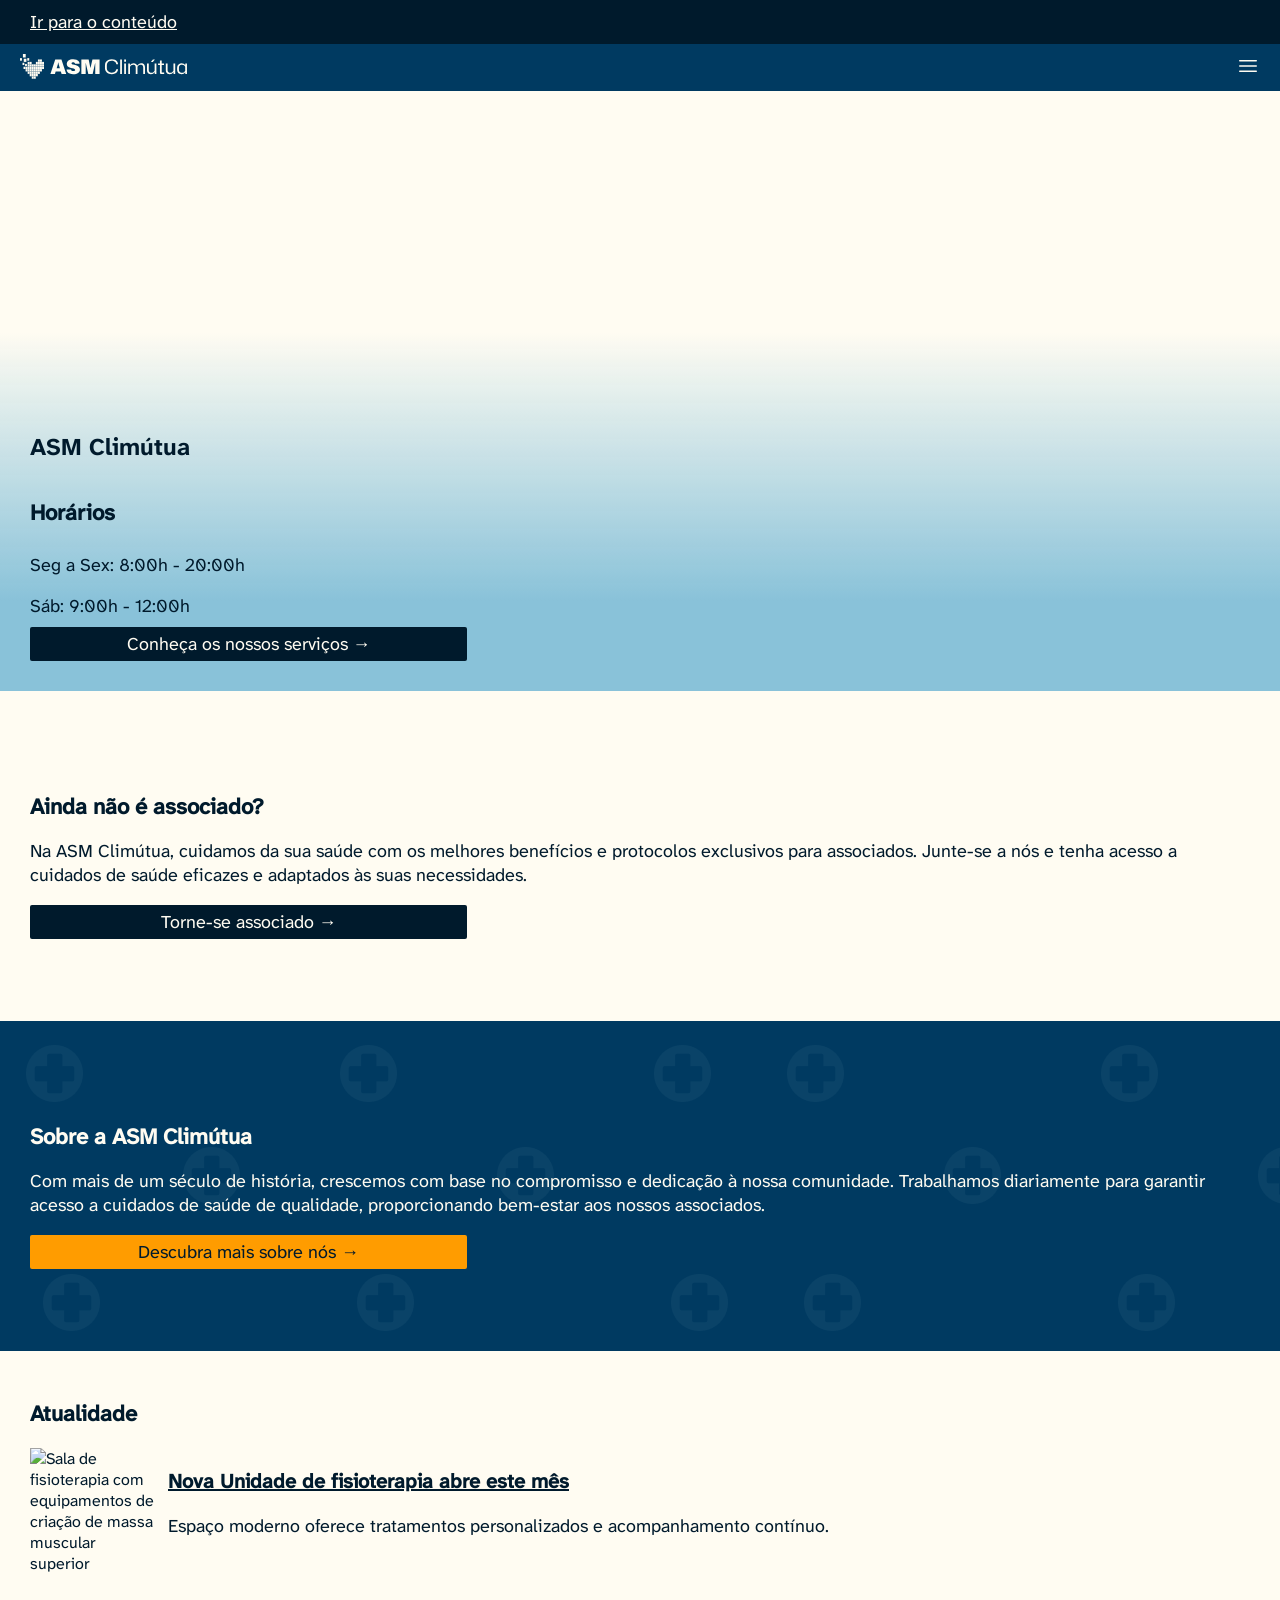
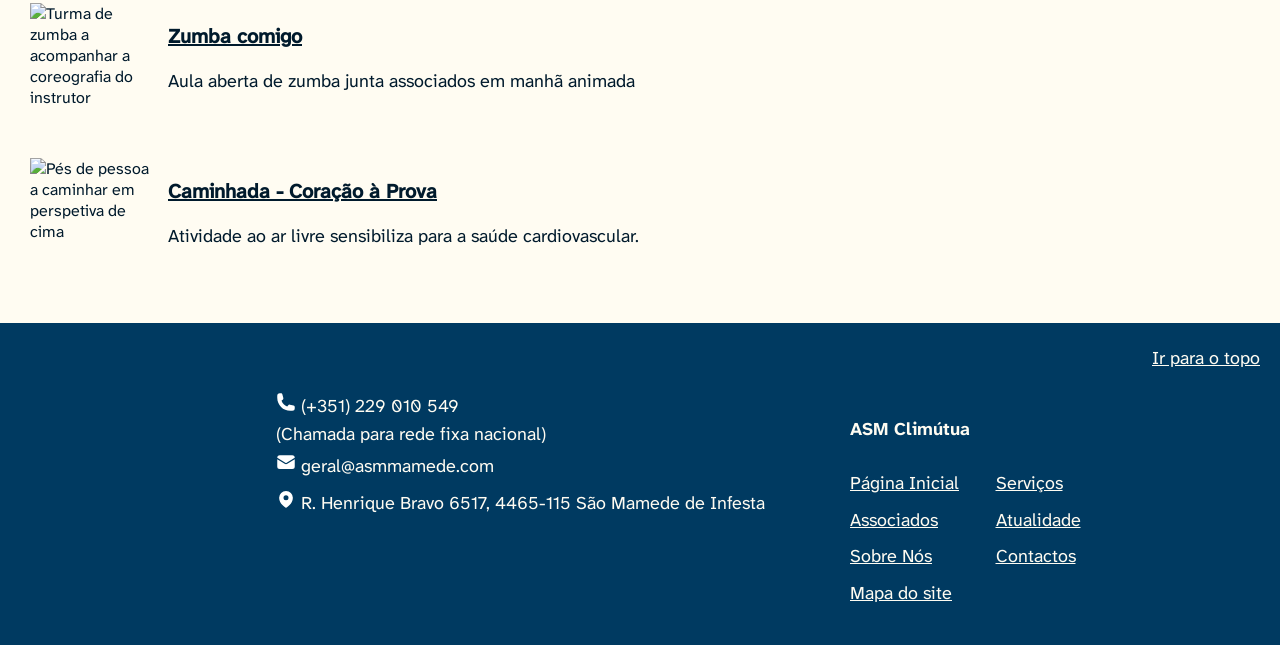
==== index.html @ 2b091bbf "possível correção nav" ====
<!DOCTYPE html>
<html lang="pt">
<head>
    <meta charset="UTF-8">
    <meta name="viewport" content="width=device-width, initial-scale=1.0">
    <title>ASM Climútua</title>
    <link rel="stylesheet" href="index.css">
    <link rel="stylesheet" href="geral.css">
    <link rel="icon" type="image/x-icon" href="/images/icons/icon.ico">
</head>
<body class="" id="normal">
    <header>
        <div id="linkConteudo">
            <a href="#main" tabindex="0">Ir para o conteúdo</a>
        </div>
        <nav id="desktop">
            <img src="./images/seccoes/Group 18.svg" alt="Logótipo da ASM Climútua">
            <ul class="listaNav">
                <li  class="listaDetalhe"><a href="index.html" class="listaTexto">Página Inicial</a></li>
                
                    <li  class="listaDetalhe"><a href="servicos.html" class="listaTexto">Serviços</a>
                        <ul class="listaSubcategorias" aria-hidden="true" id="menuServicos">
                                <li><a href="#" onclick="irPagina('servicos',window.env.servicos[0].nome)">Apoio Jurídico Períciais Médico-Legais</a></li>
                                <li><a href="#" onclick="irPagina('servicos',window.env.servicos[1].nome)">Especialidades</a></li>
                                <li><a href="#" onclick="irPagina('servicos',window.env.servicos[2].nome)">Medicina Dentária</a></li>
                                <li><a href="#" onclick="irPagina('servicos',window.env.servicos[3].nome)">Domicílios</a></li>
                                <li><a href="#" onclick="irPagina('servicos',window.env.servicos[4].nome)">Exames</a></li>
                            </ul>
                    </li>
                        <button class="btnMenuExp" style="line-height: 1;background-color:#003a6100;border-style: none;color: #FFFCF2; margin-left: -15px;" aria-expanded="false" aria-label="Abrir o menu expansível serviços" aria-controls="menuServicos" onclick="abrirMenuDesktop('menuServicos', this, 'serviços')">
                            <svg xmlns="http://www.w3.org/2000/svg" fill="none" viewBox="0 0 24 24" stroke="currentColor" width="15px" aria-hidden="true">
                                <path strokeLinecap="round" strokeLinejoin="round" d="m19.5 8.25-7.5 7.5-7.5-7.5" />
                            </svg>
                        </button>
                
                    <li  class="listaDetalhe"><a href="associados.html" class="listaTexto">Associados</a>
                        <ul class="listaSubcategorias" aria-hidden="true" id="menuAssociados">
                            <li><a href="#" onclick="irPagina('associados',window.env.associados[0].nome)">Benefícios</a></li>
                            <li><a href="#" onclick="irPagina('associados',window.env.associados[1].nome)">Estatutos</a></li>
                            <li><a href="#" onclick="irPagina('associados',window.env.associados[2].nome)">Protocolos</a></li>
                            <li><a href="#" onclick="irPagina('associados',window.env.associados[3].nome)">Documentos Oficiais</a></li>
                            <li><a href="tornarAssociado.html">Torne-se Associado</a></li>
                        </ul>
                    </li>
                    <button class="btnMenuExp" style="line-height: 1;background-color:#003a6100;border-style: none;color: #FFFCF2; margin-left: -15px;" aria-expanded="false" aria-label="Abrir o menu expansível associados" aria-controls="menuAssociados" onclick="abrirMenuDesktop('menuAssociados', this, 'associados')">
                        <svg xmlns="http://www.w3.org/2000/svg" fill="none" viewBox="0 0 24 24" stroke="currentColor" width="15px" aria-hidden="true">
                            <path strokeLinecap="round" strokeLinejoin="round" d="m19.5 8.25-7.5 7.5-7.5-7.5" />
                        </svg>
                    </button>
                    
                 
                <li  class="listaDetalhe"><a href="atualidade.html" class="listaTexto">Atualidade</a></li>
                <li  class="listaDetalhe"><a href="sobreNos.html" class="listaTexto">Sobre Nós</a></li>
                <li  class="listaDetalhe"><a href="contactos.html" class="listaTexto">Contactos</a></li>
                <li class="listaDetalhe" style="color: #FFFCF2;" aria-hidden="true">|</li>
            </ul>
            <div>
                <button aria-label="Alterar para modo escuro" class="botaoNav" onclick="trocarModo(this)">💡</button>
                <button aria-label="Alterar para tamanho de letra pequeno (A-)" class="botaoNav" onclick="mudarTamanho('pequeno', this)">A-</button>
                <button aria-label="Alterar para tamanho de letra médio (A)" class="botaoNav" onclick="mudarTamanho('normal', this)">A</button>
                <button aria-label="Alterar para tamanho de letra grande (A+)" class="botaoNav" onclick="mudarTamanho('grande', this)">A+</button>
            </div>
        </nav>
        <nav id="mobile">
            <img src="./images/seccoes/Group 18.svg" alt="">
            <button onclick="menu()" style="line-height: 1;background-color:#003a6100;border-style: none;color: #FFFCF2; float: right;padding:10px; cursor: pointer;" aria-label="Abrir menu">
                <svg xmlns="http://www.w3.org/2000/svg" fill="none" viewBox="0 0 24 24" stroke-width="1.5" stroke="currentColor" class="size-6" width="24px" aria-hidden="true">
                    <path stroke-linecap="round" stroke-linejoin="round" d="M3.75 6.75h16.5M3.75 12h16.5m-16.5 5.25h16.5" />
                </svg>
            </button>
        </nav> 
        <div id="menu">
            <button onclick="menu()" style="line-height: 1;background-color:#003a6100;border-style: none;color: #FFFCF2; float: right;padding:10px; cursor: pointer;margin-top: 20px; margin-right: 20px;" aria-label="Fechar menu">
                <svg xmlns="http://www.w3.org/2000/svg" fill="none" viewBox="0 0 24 24" stroke-width="3" stroke="currentColor" class="size-6" width="24px" aria-hidden="true">
                    <path stroke-linecap="round" stroke-linejoin="round" d="M6 18 18 6M6 6l12 12" />
                </svg>     
            </button>
            
            <ul class="listaNav">
                <li  class="listaDetalhe"><a href="index.html" class="listaTexto">Página Inicial</a></li>
                <li  class="listaDetalhe"><a href="servicos.html" class="listaTexto">Serviços</a> 
                    <button style="line-height: 1;background-color:#003a6100;border-style: none;color: #FFFCF2; margin-left: 45px;" aria-expanded="false" aria-label="Abrir o menu expansível serviços" onclick="abrirMenuMobile('serviços',this)">
                        <svg xmlns="http://www.w3.org/2000/svg" fill="none" viewBox="0 0 24 24" strokeWidth={3} stroke="currentColor" className="size-6" width="15px" aria-hidden="true">
                            <path strokeLinecap="round" strokeLinejoin="round" d="m19.5 8.25-7.5 7.5-7.5-7.5" />
                        </svg>
                    </button>
                    
                    <ul class="listaSubcategorias" aria-hidden="true" id="menuServicos">
                        <li><a href="#" onclick="irPagina('servicos',window.env.servicos[0].nome)">Apoio Jurídico Períciais Médico-Legais</a></li>
                        <li><a href="#" onclick="irPagina('servicos',window.env.servicos[1].nome)">Especialidades</a></li>
                        <li><a href="#" onclick="irPagina('servicos',window.env.servicos[2].nome)">Medicina Dentária</a></li>
                        <li><a href="#" onclick="irPagina('servicos',window.env.servicos[3].nome)">Domicílios</a></li>
                        <li><a href="#" onclick="irPagina('servicos',window.env.servicos[4].nome)">Exames</a></li>
                    </ul>
                </li>
                <li  class="listaDetalhe"><a href="associados.html" class="listaTexto">Associados</a>
                    <button style="line-height: 1;background-color:#003a6100;border-style: none;color: #FFFCF2;margin-left: 45px;" aria-expanded="false" aria-label="Abrir o menu expansível associados" onclick="abrirMenuMobile('associados',this)">
                        <svg xmlns="http://www.w3.org/2000/svg" fill="none" viewBox="0 0 24 24" strokeWidth={3} stroke="currentColor" className="size-6" width="15px" aria-hidden="true">
                            <path strokeLinecap="round" strokeLinejoin="round" d="m19.5 8.25-7.5 7.5-7.5-7.5" />
                        </svg>
                    </button>
                    <ul class="listaSubcategorias" aria-hidden="true" id="menuAssociados">
                        <li><a href="#" onclick="irPagina('associados',window.env.associados[0].nome)">Benefícios</a></li>
                        <li><a href="#" onclick="irPagina('associados',window.env.associados[0].nome)">Estatutos</a></li>
                        <li><a href="#" onclick="irPagina('associados',window.env.associados[0].nome)">Protocolos</a></li>
                        <li><a href="#" onclick="irPagina('associados',window.env.associados[0].nome)">Documentos Oficiais</a></li>
                        <li><a href="tornarAssociado.html">Torne-se Associado</a></li>
                    </ul>
                </li>
                <li  class="listaDetalhe"><a href="atualidade.html" class="listaTexto">Atualidade</a></li>
                <li  class="listaDetalhe"><a href="sobreNos.html" class="listaTexto">Sobre Nós</a></li>
                <li  class="listaDetalhe"><a href="contactos.html" class="listaTexto">Contactos</a></li>
            </ul>
            <div>
                <button aria-label="Alterar para modo escuro" class="botaoNav" onclick="trocarModo(this)">💡</button>
                <button aria-label="Alterar para tamanho de letra pequeno (A-)" class="botaoNav" onclick="mudarTamanho('pequeno', this)">A-</button>
                <button aria-label="Alterar para tamanho de letra médio (A)" class="botaoNav" onclick="mudarTamanho('normal', this)">A</button>
                <button aria-label="Alterar para tamanho de letra grande (A+)" class="botaoNav" onclick="mudarTamanho('grande', this)">A+</button>
            </div>
        </div>       
    </header>
    <main id="main">
        <div id="primeiraSeccao" class="seccao">
            <h1>ASM Climútua</h1>
            <h2>Horários</h2>
            <p>Seg a Sex: 8:00h - 20:00h</p>
            <p>Sáb: 9:00h - 12:00h</p>
            <a href="servicos.html" class="botaoInicio">Conheça os nossos serviços →</a>
        </div>
        <div class="seccao">
            <h2>Ainda não é associado?</h2>
            <p>Na ASM Climútua, cuidamos da sua saúde com os melhores benefícios e protocolos exclusivos para associados. Junte-se a nós e tenha acesso a cuidados de saúde eficazes e adaptados às suas necessidades.</p>
            <a href="associados.html" class="botaoClaro">Torne-se associado →</a>
        </div>
        <div id="terceiraSeccao" class="seccao">
            <h2>Sobre a ASM Climútua</h2>
            <p>Com mais de um século de história, crescemos com base no compromisso e dedicação à nossa comunidade.  Trabalhamos diariamente para garantir acesso a cuidados de saúde de qualidade, proporcionando bem-estar aos nossos associados.</p>
            <a href="sobreNos.html" class="botaoEscuro">Descubra mais sobre nós →</a>
        </div>
        <div class="seccao">
            <h2>Atualidade</h2>
            <div id="atualidade">

            </div>
            <!-- Aqui devo adicionar através de dom as 3 notícias mais recentes -->
        </div>
        
    </main>
    <footer>
        <a href="#main" id="topo">Ir para o topo</a>
        <div class="linksFooter"> 
            <div>
                <ul>
                    <li>
                        <svg xmlns="http://www.w3.org/2000/svg" viewBox="0 0 24 24" fill="currentColor" class="size-6" width="20px" style="color: white;" aria-hidden="true">
                            <path fill-rule="evenodd" d="M1.5 4.5a3 3 0 0 1 3-3h1.372c.86 0 1.61.586 1.819 1.42l1.105 4.423a1.875 1.875 0 0 1-.694 1.955l-1.293.97c-.135.101-.164.249-.126.352a11.285 11.285 0 0 0 6.697 6.697c.103.038.25.009.352-.126l.97-1.293a1.875 1.875 0 0 1 1.955-.694l4.423 1.105c.834.209 1.42.959 1.42 1.82V19.5a3 3 0 0 1-3 3h-2.25C8.552 22.5 1.5 15.448 1.5 6.75V4.5Z" clip-rule="evenodd" />
                        </svg>
                      <a href="Tel:229 010 549" style="text-decoration: none;">(+351) 229 010 549</a>
                      <br>
                      <span style="color: #FFFCF2;">(Chamada para rede fixa nacional)</span>
                    </li>
                    <li>
                        <svg xmlns="http://www.w3.org/2000/svg" viewBox="0 0 24 24" fill="currentColor" class="size-6" width="20px" style="color: white;" aria-hidden="true">
                            <path d="M1.5 8.67v8.58a3 3 0 0 0 3 3h15a3 3 0 0 0 3-3V8.67l-8.928 5.493a3 3 0 0 1-3.144 0L1.5 8.67Z" />
                            <path d="M22.5 6.908V6.75a3 3 0 0 0-3-3h-15a3 3 0 0 0-3 3v.158l9.714 5.978a1.5 1.5 0 0 0 1.572 0L22.5 6.908Z" />
                        </svg>                          
                        <a href="mailto: geral@asmmamede.com" style="text-decoration: none;">geral@asmmamede.com</a>
                    </li>
                    <li>
                        <svg xmlns="http://www.w3.org/2000/svg" viewBox="0 0 24 24" fill="currentColor" class="size-6" width="20px" style="color: white;" aria-hidden="true">
                            <path fill-rule="evenodd" d="m11.54 22.351.07.04.028.016a.76.76 0 0 0 .723 0l.028-.015.071-.041a16.975 16.975 0 0 0 1.144-.742 19.58 19.58 0 0 0 2.683-2.282c1.944-1.99 3.963-4.98 3.963-8.827a8.25 8.25 0 0 0-16.5 0c0 3.846 2.02 6.837 3.963 8.827a19.58 19.58 0 0 0 2.682 2.282 16.975 16.975 0 0 0 1.145.742ZM12 13.5a3 3 0 1 0 0-6 3 3 0 0 0 0 6Z" clip-rule="evenodd" />
                        </svg> 
                        <a href="http://maps.google.com/?q=R.Henrique Bravo 6517, 4465-115 São Mamede de Infesta" style="text-decoration: none;">R. Henrique Bravo 6517, 4465-115 São Mamede de Infesta</a>
                    </li>
                </ul>  
            </div>
            <div id="footerDesktop">
                    <ul aria-label="Links de páginas da ASM Climútua">
                        <li aria-hidden="true" id="footerTitulo"><p>ASM Climútua</p></li>
                        <li><a href="index.html">Página Inicial</a></li>
                        <li><a href="servicos.html">Serviços</a></li>
                        <li><a href="associados.html">Associados</a></li>
                        <li><a href="atualidade.html">Atualidade</a></li>
                        <li><a href="sobreNos.html">Sobre Nós</a></li>
                        <li><a href="contactos.html">Contactos</a></li>
                        <li><a href="mapa.html">Mapa do site</a></li>
                    </ul>
                
            </div>  
            <div id="footerMobile">
                <ul aria-label="Links de páginas da ASM Climútua">
                    <li aria-hidden="true"><p>ASM Climútua</p></li>
                    <li><a href="index.html">Página Inicial</a></li>
                    <li><a href="servicos.html">Serviços</a></li>
                    <li><a href="associados.html">Associados</a></li>
                    <li><a href="atualidade.html">Atualidade</a></li>
                    <li><a href="sobreNos.html">Sobre Nós</a></li>
                    <li><a href="contactos.html">Contactos</a></li>
                    <li><a href="mapa.html">Mapa do site</a></li>
                </ul>
            </div>
        </div>

        
    </footer>
    <script src="bd.js"></script>
    <script src="index.js"></script>
    <script>
        
        let atualidade = window.env.atualidade
        atualidade.sort((a,b)=>b.data - a.data)

        if(atualidade.length >0){
            for(let i=0; i<3; i++){
                document.querySelector("#atualidade").innerHTML += `<div class="atualidade">
                                                                            <img src="${atualidade[i].img}" alt="${atualidade[i].txtAlternativo}"></img>
                                                                        <div>
                                                                            <a href="#" onclick="irPagina('atualidade','${atualidade[i].titulo}')"><h3>${atualidade[i].titulo}</h3></a>
                                                                            <p>${atualidade[i].resumo}</p>
                                                                        </div>
                                                                    </div>`
            }
        }


    </script>
    
</body>
</html>
---- index.css ----
:root{
    --cor-fundo: #FFFCF2;
    --cor-letra: #001A2C;
    --cor-letra2: #FFFCF2;
    --cor-botao: #FFFCF2;
    --cor-detalhe1: #FF9C00;
    --cor-detalhe2: #003A61;
    --cor-regiao: #003A61;
    --cor-link-conteudo: #001A2C;
    --seccao-url: url("./images/seccoes/Group 8 - v2.png");
    --botao-inicial: #001A2C;
    --botao-seccao-clara: #001A2C;
    --botao-seccao-escura: #FF9C00;
}

.modoEscuro{
    --cor-fundo: #001A2C;
    --cor-letra: #FFFCF2;
    --cor-letra2: #FFFCF2;
    --cor-botao: #001A2C;
    --cor-detallhe1: #EB8F00;
    --cor-detalhe2: #C4E5F0;
    --cor-regiao: #003152;
    --seccao-url: url("./images/seccoes/Group 8 - Dark mode.png");
    --botao-seccao-clara: #EB8F00;
    --botao-seccao-escura: #EB8F00;

}

#primeiraSeccao{
    background-image: linear-gradient(rgba(0,0,0,0) 40%, rgba(137,194,217,1) 85%),
                      url("https://images.unsplash.com/photo-1612537786199-1c202c6dcfd2?q=80&w=1974&auto=format&fit=crop&ixlib=rb-4.0.3&ixid=M3wxMjA3fDB8MHxwaG90by1wYWdlfHx8fGVufDB8fHx8fA%3D%3D");
    background-size: cover;
    background-position: 80px;
    height: 60vh;
    display:flex;
    flex-direction: column;
    align-items:flex-start;
    justify-content: flex-end;
    color: #001A2C;
}

#primeiraSeccao h1{
    font-family: Atkinson Hyperlegible Next Bold;
}

#primeiraSeccao p{
    line-height: 5px;  
}

h2{
    font-family: Atkinson Hyperlegible Next Medium;
}

.seccao{
    padding: 30px;
    min-height: 30vh;
    display: block;
    align-content: space-around;
}

.botaoInicio{
    background-color: var(--botao-inicial);
    border-radius: 2px;
    color: var(--cor-letra2);
    text-decoration: none;
    padding: 5px;
    width: 35%;
    text-align: center;
}

.botaoClaro{
    background-color: var(--botao-seccao-clara);
    border-radius: 2px;
    color: var(--cor-botao);
    text-decoration: none;
    padding: 5px;
    width: 35%;
    text-align: center;
    display: block;
}

.botaoEscuro{
    background-color: var(--botao-seccao-escura);
    border-radius: 2px;
    color: #001A2C;
    text-decoration: none;
    padding: 5px;
    width: 35%;
    text-align: center;
    display: block;
}

#terceiraSeccao{
    background-image: var(--seccao-url);
    color: var(--cor-letra2);
}

.atualidade{
    display: flex;
    justify-content: left;
    margin-top: 20px;
}

.atualidade img{
    width: 10vw;
    height: 15vh;
    object-fit: cover;
    margin-right: 10px;
}

.atualidade a{
    color: var(--cor-letra);
}

.listaSubcategorias{
    /* position: relative; */
    top: 95px; 

}

footer p{
    font-family: Atkinson Hyperlegible Next Bold;
}

@media only screen and (max-width:700px){
    .atualidade img{
        width: 30vw;
        height: 40vh;
    }

    .listaSubcategorias{
        position: relative;
        top: 0px; 
    
    }
}

@media only screen and (min-width:701px) and (max-width: 1100px){
    .atualidade img{
        width: 30vw;
        height: 20vh;
    }

    .listaSubcategorias{
        position: relative;
        top: 0px; 
    
    }

}

@media only screen and (max-width:1000px){
    #primeiraSeccao{
        background-position: 20px;
        height: 40vh;
    }

    .botaoInicio{
        width: 98%;
        min-height: 24px;
        margin-top: 5px;
    }

    .botaoClaro{
        width: 98%;
        min-height: 24px;

    }
    
    .botaoEscuro{
        width: 98%;
        min-height: 24px;

    }
    .listaSubcategorias{
        position: relative;
        top: 0px;
        /* top: 0px;  */
    
    }
}
---- geral.css ----
@font-face {
    font-family: Atkinson Hyperlegible Next Regular;
    src: url(font/static/AtkinsonHyperlegibleNext-Regular.ttf);
}

@font-face{
    font-family: Atkinson Hyperlegible Next Bold;
    src: url(font/static/AtkinsonHyperlegibleNext-Bold.ttf)
}

@font-face{
    font-family: Atkinson Hyperlegible Next Medium;
    src: url(font/static/AtkinsonHyperlegibleNext-Medium.ttf)
}

:root{
    --cor-fundo: #FFFCF2;
    --cor-letra: #001A2C;
    --cor-letra2: #FFFCF2;
    --cor-detalhe1: #FF9C00;
    --cor-detalhe2: #003A61;
    --cor-regiao: #003A61;
    --cor-link-conteudo: #001A2C;
    --botao-seccao-clara: #001A2C;
    --botao-seccao-escura: #FF9C00;
}

.modoEscuro{
    --cor-fundo: #001A2C;
    --cor-letra: #FFFCF2;
    --cor-letra2: #FFFCF2;
    --cor-detallhe1: #EB8F00;
    --cor-detalhe2: #C4E5F0;
    --cor-regiao: #003152;
    --botao-seccao-clara: #EB8F00;
    --botao-seccao-escura: #EB8F00;
}

#normal{
    --tamanho-h1: 1.5rem;
    --tamanho-h2: 1.375rem;
    --tamanho-texto: 1.125rem;
    --tamanho-h3: 1.25rem;
}

#grande{
    --tamanho-h1: 1.75rem;
    --tamanho-h2: 1.625rem;
    --tamanho-texto: 1.375rem;
    --tamanho-h3: 1.5rem;
}

#pequeno{
    --tamanho-h1: 1.375rem;
    --tamanho-h2: 1.25rem;
    --tamanho-texto: 1rem;
    --tamanho-h3: 1.125rem;
}

button{
    min-height: 24px;
    min-width: 24px;
}

a{
    min-height: 24px;
    min-width: 24px;
}

body{
    background-color: var(--cor-fundo);
    color: var(--cor-letra);
    margin: 0px;
    font-family: Atkinson Hyperlegible Next Regular;
}

nav{
    display: flex;
    justify-content: space-evenly;
    background-color: var(--cor-regiao);
    align-items: center;
    
}

h1{
    font-size: var(--tamanho-h1);
    font-family: Atkinson Hyperlegible Next Bold;
}

h2{
    font-size: var(--tamanho-h2);
    font-family: Atkinson Hyperlegible Next Medium;
}

h3{
    font-size: var(--tamanho-h3);
    font-family: Atkinson Hyperlegible Next Medium;
}

p,a,li,label, button{
    font-size: var(--tamanho-texto);
}

main button{
    font-size: var(--tamanho-texto);
}

#linkConteudo{
    background-color: var(--cor-link-conteudo);
    padding: 10px;
    padding-left: 30px;

}

.botaoNav{
    background-color: var(--cor-regiao);
    color: #FFFCF2;
    border-style: solid;
    border-width: 3px;
    border-color: #FFFCF2;
    border-radius: 2px;
    height: 5vh;
    width: 2.5vw;
    margin-right: 0%;
    align-self: center;
    justify-content: center;
    line-height: 1;
    margin-right: 0.5vw;
}

.botaoNav.selecionado{
    background-color: #FFFCF2;
    color: #001A2C;
    border-style: solid;
    border-width: 3px;
    border-color: #FFFCF2;
    border-radius: 2px;
    height: 5vh;
    width: 2.5vw;
    margin-right: 0%;
    align-self: center;
    justify-content: center;
    line-height: 1;
    margin-right: 0.5vw;
    font-weight: bolder;
}

.botaoNav.claro{
    background-color: #FFFCF2;
    color: var(--cor-regiao);
    border-style: solid;
    border-width: 3px;
    border-color: #FFFCF2;
    border-radius: 2px;
    height: 5vh;
    width: 2.5vw;
    margin-right: 0%;
    align-self: center;
    justify-content: center;
    line-height: 1;
    margin-right: 0.5vw;
}

.listaNav{
    display: inline-flex;
    gap: 5px;

}

.listaDetalhe{
    margin-right: 10px;
    list-style-type: none;
    padding-inline: 5px;
}

.icone{
    width: 15%;
    margin-right: 5px;
    height: 16px;
}

#sobreNos{
    height: 15px;
    width: 8%;
}

.listaTexto{
    display: inline-block;
    margin-right: -5%;
    
}

.listaSubcategorias{
    display: none;
    position: absolute;
    padding: 20px 5px;
    background-color: var(--cor-regiao);
    list-style-type: none;
    padding: 20px;
    transition: all 0.5s ease;
    
}

.listaSubcategorias.aberto{
    display: block;
}

.listaSubcategorias #listaAssociados{
    display: none;
}

.listaSubcategorias #listaServicos{
    display: none;
}

header a{
    color: var(--cor-letra2);
}

footer{
    background-color: var(--cor-regiao);
    padding: 20px;
}

footer li{
    list-style-type: none;
    margin-top: 5px;
}

footer a,
footer p{
    color: var(--cor-letra2);  
    line-height: 3.5vh;
}

#topo {
    display: flex;
    justify-content: end;
}

#footerDesktop ul{
    display: grid;
    grid-template-columns: 75% 50%; 

}

#footerTitulo{
    grid-column: 1 / span 2;
}

#footerMobile{
    display: none;
}

#footerMobile li p,
#footerDesktop li p{
    font-family: Atkinson Hyperlegible Next Bold;
}

.linksFooter{
    display: flex;
    justify-content: flex-start;
    justify-content: center;
    gap: 5vh;
}

#mobile{
    display: none;
}

#menu {
    display: none;
    position: absolute;
    background-color: #EB8F00;
    top: 0px;
    left: 0px;
    width: 100%;
    height: 100%;

}

@media only screen and (max-width:1300px){
    #mobile{
        display: inline-block;
        width: 100%;
    }

    #mobile button{
        float: right;
        margin-right: 10px;
        
    }

    #desktop{
        display: none;
    }

    body{
        position: absolute;
        
    }

    #menu{
        overflow-y: hidden;
        background-color: var(--cor-regiao);    
        z-index: 9999;    
    }

    .listaNav{
        display: block;
        gap: 5px;
        justify-content: center;
        padding-left: 10%;
        margin-top: 20%;
        line-height: 40px;
    }

    #menu div{
        padding-left: 10%;
    }
    
    .listaDetalhe{
        margin-right: 10px;
        list-style-type: none;
        padding-inline: 5px;
    }
    
    .listaSubcategorias{
        display: none;
        position: relative;
        background-color: var(--cor-regiao);
        list-style-type: none;
        padding: 20px;        
    }

    .listaSubcategorias #listaAssociados{
        display: none;
    }
    
    .listaSubcategorias #listaServicos{
        display: none;
    }

    .listaSubcategorias.aberto{
        display: block;
    }

    .botaoNav{
        width: 40px;
    }

    .botaoNav.selecionado{
        width: 40px;
    }

    .botaoNav.claro{
        width: 40px;
    }

    .botaoMenu{
        background-color: #001a2ce5;
        color: rgba(250, 235, 215, 0);
        border-style: none;
    }

    nav img{
        margin-top: 10px;
        margin-left: 20px;
    }
}

@media only screen and (max-width: 1000px){
    #footerMobile{
        display: block;
        line-height: 30px;
        gap: 5px;
    }

    #footerDesktop{
        display: none;
    }

    .linksFooter{
        display: block;
    }
}
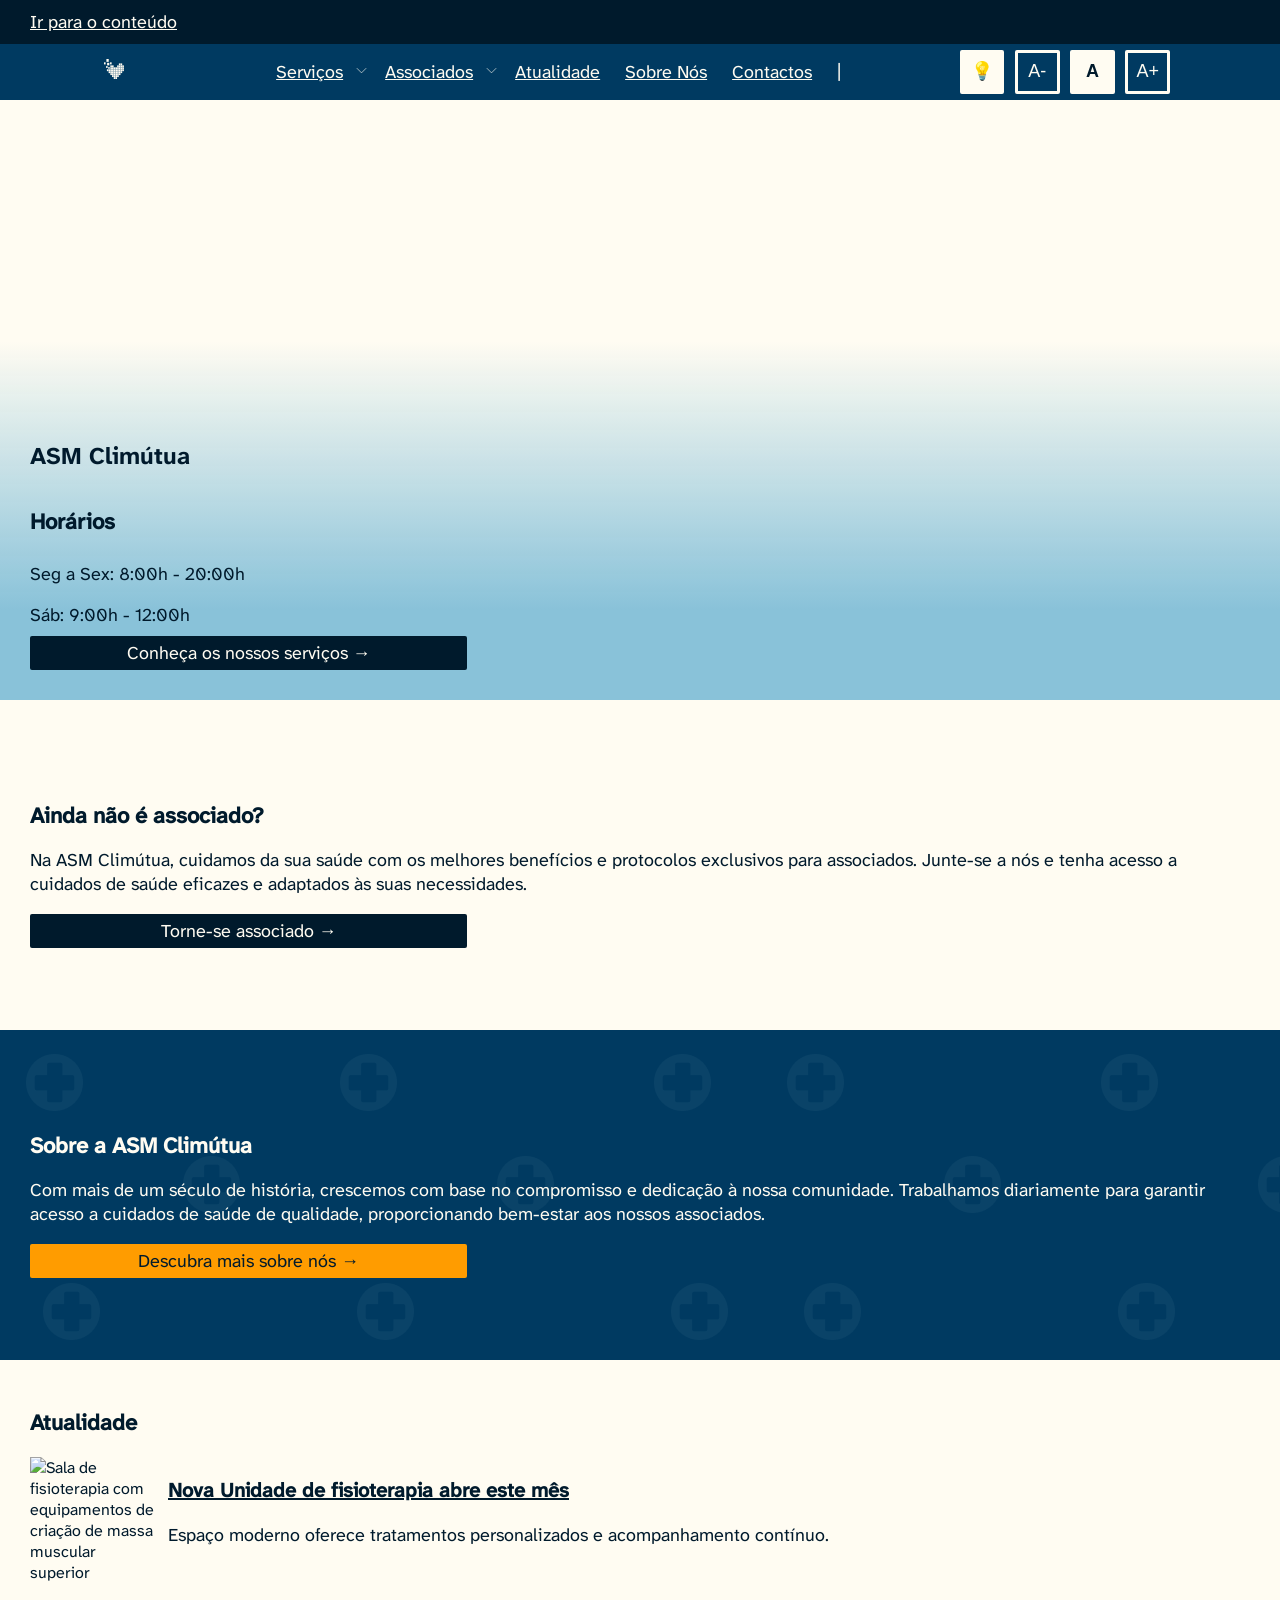
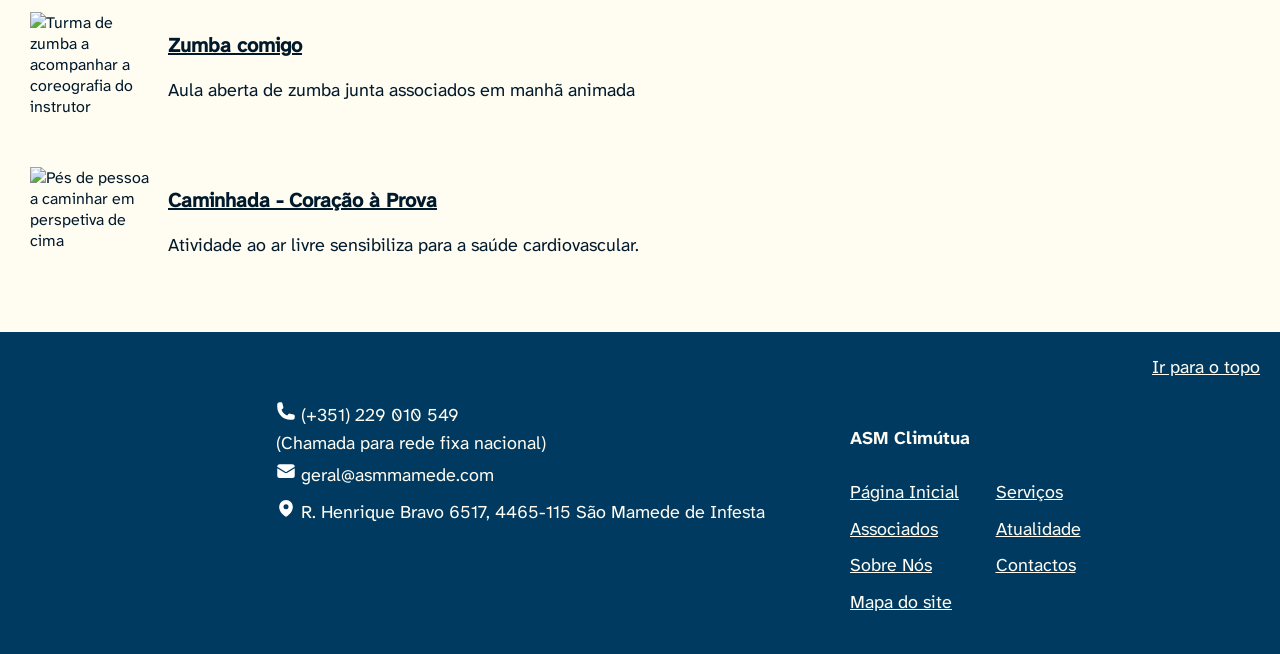
==== commit 7784bd69: "teste de tamanhos em pc pequeno" ====
--- a/index.html
+++ b/index.html
@@ -14,12 +14,12 @@
             <a href="#main" tabindex="0">Ir para o conteúdo</a>
         </div>
         <nav id="desktop">
-            <img src="./images/seccoes/Group 18.svg" alt="Logótipo da ASM Climútua">
+            <a href="index.html" aria-label="Ir para a página inicial"><img src="./images/seccoes/Group 18.svg" alt="Logótipo da ASM Climútua" id="logo"></a>
             <ul class="listaNav">
-                <li  class="listaDetalhe"><a href="index.html" class="listaTexto">Página Inicial</a></li>
+                <!-- <li  class="listaDetalhe"><a href="index.html" class="listaTexto">Página Inicial</a></li> -->
                 
                     <li  class="listaDetalhe"><a href="servicos.html" class="listaTexto">Serviços</a>
-                        <ul class="listaSubcategorias" aria-hidden="true" id="menuServicos">
+                        <ul class="listaSubcategorias" aria-hidden="true" id="menuServicosDesktop">
                                 <li><a href="#" onclick="irPagina('servicos',window.env.servicos[0].nome)">Apoio Jurídico Períciais Médico-Legais</a></li>
                                 <li><a href="#" onclick="irPagina('servicos',window.env.servicos[1].nome)">Especialidades</a></li>
                                 <li><a href="#" onclick="irPagina('servicos',window.env.servicos[2].nome)">Medicina Dentária</a></li>
@@ -27,14 +27,16 @@
                                 <li><a href="#" onclick="irPagina('servicos',window.env.servicos[4].nome)">Exames</a></li>
                             </ul>
                     </li>
-                        <button class="btnMenuExp" style="line-height: 1;background-color:#003a6100;border-style: none;color: #FFFCF2; margin-left: -15px;" aria-expanded="false" aria-label="Abrir o menu expansível serviços" aria-controls="menuServicos" onclick="abrirMenuDesktop('menuServicos', this, 'serviços')">
+                    <li style="list-style: none;">
+                        <button class="btnMenuExp" style="line-height: 1;background-color:#003a6100;border-style: none;color: #FFFCF2; margin-left: -15px;" aria-expanded="false" aria-label="Abrir o menu expansível serviços" aria-controls="menuServicosDesktop" onclick="abrirMenuDesktop('menuServicosDesktop', this, 'serviços')">
                             <svg xmlns="http://www.w3.org/2000/svg" fill="none" viewBox="0 0 24 24" stroke="currentColor" width="15px" aria-hidden="true">
                                 <path strokeLinecap="round" strokeLinejoin="round" d="m19.5 8.25-7.5 7.5-7.5-7.5" />
                             </svg>
                         </button>
+                    </li>                       
                 
                     <li  class="listaDetalhe"><a href="associados.html" class="listaTexto">Associados</a>
-                        <ul class="listaSubcategorias" aria-hidden="true" id="menuAssociados">
+                        <ul class="listaSubcategorias" aria-hidden="true" id="menuAssociadosDesktop">
                             <li><a href="#" onclick="irPagina('associados',window.env.associados[0].nome)">Benefícios</a></li>
                             <li><a href="#" onclick="irPagina('associados',window.env.associados[1].nome)">Estatutos</a></li>
                             <li><a href="#" onclick="irPagina('associados',window.env.associados[2].nome)">Protocolos</a></li>
@@ -42,13 +44,14 @@
                             <li><a href="tornarAssociado.html">Torne-se Associado</a></li>
                         </ul>
                     </li>
-                    <button class="btnMenuExp" style="line-height: 1;background-color:#003a6100;border-style: none;color: #FFFCF2; margin-left: -15px;" aria-expanded="false" aria-label="Abrir o menu expansível associados" aria-controls="menuAssociados" onclick="abrirMenuDesktop('menuAssociados', this, 'associados')">
-                        <svg xmlns="http://www.w3.org/2000/svg" fill="none" viewBox="0 0 24 24" stroke="currentColor" width="15px" aria-hidden="true">
-                            <path strokeLinecap="round" strokeLinejoin="round" d="m19.5 8.25-7.5 7.5-7.5-7.5" />
-                        </svg>
-                    </button>
-                    
-                 
+                    <li style="list-style: none;">
+                        <button class="btnMenuExp" style="line-height: 1;background-color:#003a6100;border-style: none;color: #FFFCF2; margin-left: -15px;" aria-expanded="false" aria-label="Abrir o menu expansível associados" aria-controls="menuAssociadosDesktop" onclick="abrirMenuDesktop('menuAssociadosDesktop', this, 'associados')">
+                            <svg xmlns="http://www.w3.org/2000/svg" fill="none" viewBox="0 0 24 24" stroke="currentColor" width="15px" aria-hidden="true">
+                                <path strokeLinecap="round" strokeLinejoin="round" d="m19.5 8.25-7.5 7.5-7.5-7.5" />
+                            </svg>
+                        </button>
+                    </li>
+
                 <li  class="listaDetalhe"><a href="atualidade.html" class="listaTexto">Atualidade</a></li>
                 <li  class="listaDetalhe"><a href="sobreNos.html" class="listaTexto">Sobre Nós</a></li>
                 <li  class="listaDetalhe"><a href="contactos.html" class="listaTexto">Contactos</a></li>
@@ -78,7 +81,8 @@
             
             <ul class="listaNav">
                 <li  class="listaDetalhe"><a href="index.html" class="listaTexto">Página Inicial</a></li>
-                <li  class="listaDetalhe"><a href="servicos.html" class="listaTexto">Serviços</a> 
+                <li  class="listaDetalhe">
+                    <a href="servicos.html" class="listaTexto">Serviços</a> 
                     <button style="line-height: 1;background-color:#003a6100;border-style: none;color: #FFFCF2; margin-left: 45px;" aria-expanded="false" aria-label="Abrir o menu expansível serviços" onclick="abrirMenuMobile('serviços',this)">
                         <svg xmlns="http://www.w3.org/2000/svg" fill="none" viewBox="0 0 24 24" strokeWidth={3} stroke="currentColor" className="size-6" width="15px" aria-hidden="true">
                             <path strokeLinecap="round" strokeLinejoin="round" d="m19.5 8.25-7.5 7.5-7.5-7.5" />
@@ -101,9 +105,9 @@
                     </button>
                     <ul class="listaSubcategorias" aria-hidden="true" id="menuAssociados">
                         <li><a href="#" onclick="irPagina('associados',window.env.associados[0].nome)">Benefícios</a></li>
-                        <li><a href="#" onclick="irPagina('associados',window.env.associados[0].nome)">Estatutos</a></li>
-                        <li><a href="#" onclick="irPagina('associados',window.env.associados[0].nome)">Protocolos</a></li>
-                        <li><a href="#" onclick="irPagina('associados',window.env.associados[0].nome)">Documentos Oficiais</a></li>
+                        <li><a href="#" onclick="irPagina('associados',window.env.associados[1].nome)">Estatutos</a></li>
+                        <li><a href="#" onclick="irPagina('associados',window.env.associados[2].nome)">Protocolos</a></li>
+                        <li><a href="#" onclick="irPagina('associados',window.env.associados[3].nome)">Documentos Oficiais</a></li>
                         <li><a href="tornarAssociado.html">Torne-se Associado</a></li>
                     </ul>
                 </li>
@@ -130,7 +134,7 @@
         <div class="seccao">
             <h2>Ainda não é associado?</h2>
             <p>Na ASM Climútua, cuidamos da sua saúde com os melhores benefícios e protocolos exclusivos para associados. Junte-se a nós e tenha acesso a cuidados de saúde eficazes e adaptados às suas necessidades.</p>
-            <a href="associados.html" class="botaoClaro">Torne-se associado →</a>
+            <a href="tornarAssociado.html" class="botaoClaro">Torne-se associado →</a>
         </div>
         <div id="terceiraSeccao" class="seccao">
             <h2>Sobre a ASM Climútua</h2>
--- a/index.css
+++ b/index.css
@@ -32,7 +32,8 @@
                       url("https://images.unsplash.com/photo-1612537786199-1c202c6dcfd2?q=80&w=1974&auto=format&fit=crop&ixlib=rb-4.0.3&ixid=M3wxMjA3fDB8MHxwaG90by1wYWdlfHx8fGVufDB8fHx8fA%3D%3D");
     background-size: cover;
     background-position: 80px;
-    height: 60vh;
+    height: fit-content;
+    min-height: 60vh;
     display:flex;
     flex-direction: column;
     align-items:flex-start;
@@ -179,4 +180,13 @@
         /* top: 0px;  */
     
     }
+}
+
+@media only screen and (min-width: 951px) and (max-width:1350px){
+    .listaSubcategorias{
+        position: relative;
+        top: 95px;
+        /* top: 0px;  */
+    
+    }
 }
--- a/geral.css
+++ b/geral.css
@@ -120,7 +120,9 @@
     border-color: #FFFCF2;
     border-radius: 2px;
     height: 5vh;
+    min-height: 40px;
     width: 2.5vw;
+    min-width: 40px;
     margin-right: 0%;
     align-self: center;
     justify-content: center;
@@ -136,7 +138,9 @@
     border-color: #FFFCF2;
     border-radius: 2px;
     height: 5vh;
+    min-height: 40px;
     width: 2.5vw;
+    min-width: 40px;
     margin-right: 0%;
     align-self: center;
     justify-content: center;
@@ -153,7 +157,9 @@
     border-color: #FFFCF2;
     border-radius: 2px;
     height: 5vh;
+    min-height: 40px;
     width: 2.5vw;
+    min-width: 40px;
     margin-right: 0%;
     align-self: center;
     justify-content: center;
@@ -279,7 +285,8 @@
 
 }
 
-@media only screen and (max-width:1300px){
+@media only screen and (max-width:951px){
+
     #mobile{
         display: inline-block;
         width: 100%;
@@ -369,7 +376,7 @@
     }
 }
 
-@media only screen and (max-width: 1000px){
+@media only screen and (max-width: 951px){
     #footerMobile{
         display: block;
         line-height: 30px;
@@ -383,4 +390,61 @@
     .linksFooter{
         display: block;
     }
+}
+
+@media only screen and (min-width: 952px) and (max-width:1350px){
+    .botaoNav{
+        /* background-color: var(--cor-regiao);
+        color: #FFFCF2;
+        border-style: solid;
+        border-width: 3px;
+        border-color: #FFFCF2;
+        border-radius: 2px; */
+        height: 3.5vw;
+        min-height: 40px;
+        width: 3.5vw;
+        min-width: 40px;
+        /* margin-right: 0%;
+        align-self: center;
+        justify-content: center; */
+        line-height: 0.2;
+        /* margin-right: 0.5vw; */
+    }
+
+    .botaoNav.claro{
+        /* background-color: var(--cor-regiao);
+        color: #FFFCF2;
+        border-style: solid;
+        border-width: 3px;
+        border-color: #FFFCF2;
+        border-radius: 2px; */
+        height: 3.5vw;
+        min-height: 40px;
+        width: 3.5vw;
+        min-width: 40px;
+        /* margin-right: 0%;
+        align-self: center;
+        justify-content: center; */
+        line-height: 0.2;
+        /* margin-right: 0.5vw; */
+    }
+
+    .botaoNav.selecionado{
+        /* background-color: var(--cor-regiao);
+        color: #FFFCF2;
+        border-style: solid;
+        border-width: 3px;
+        border-color: #FFFCF2;
+        border-radius: 2px; */
+        height: 3.5vw;
+        min-height: 40px;
+        width: 3.5vw;
+        min-width: 40px;
+        /* margin-right: 0%;
+        align-self: center;
+        justify-content: center; */
+        line-height: 0.2;
+        /* margin-right: 0.5vw; */
+    }
+
 }
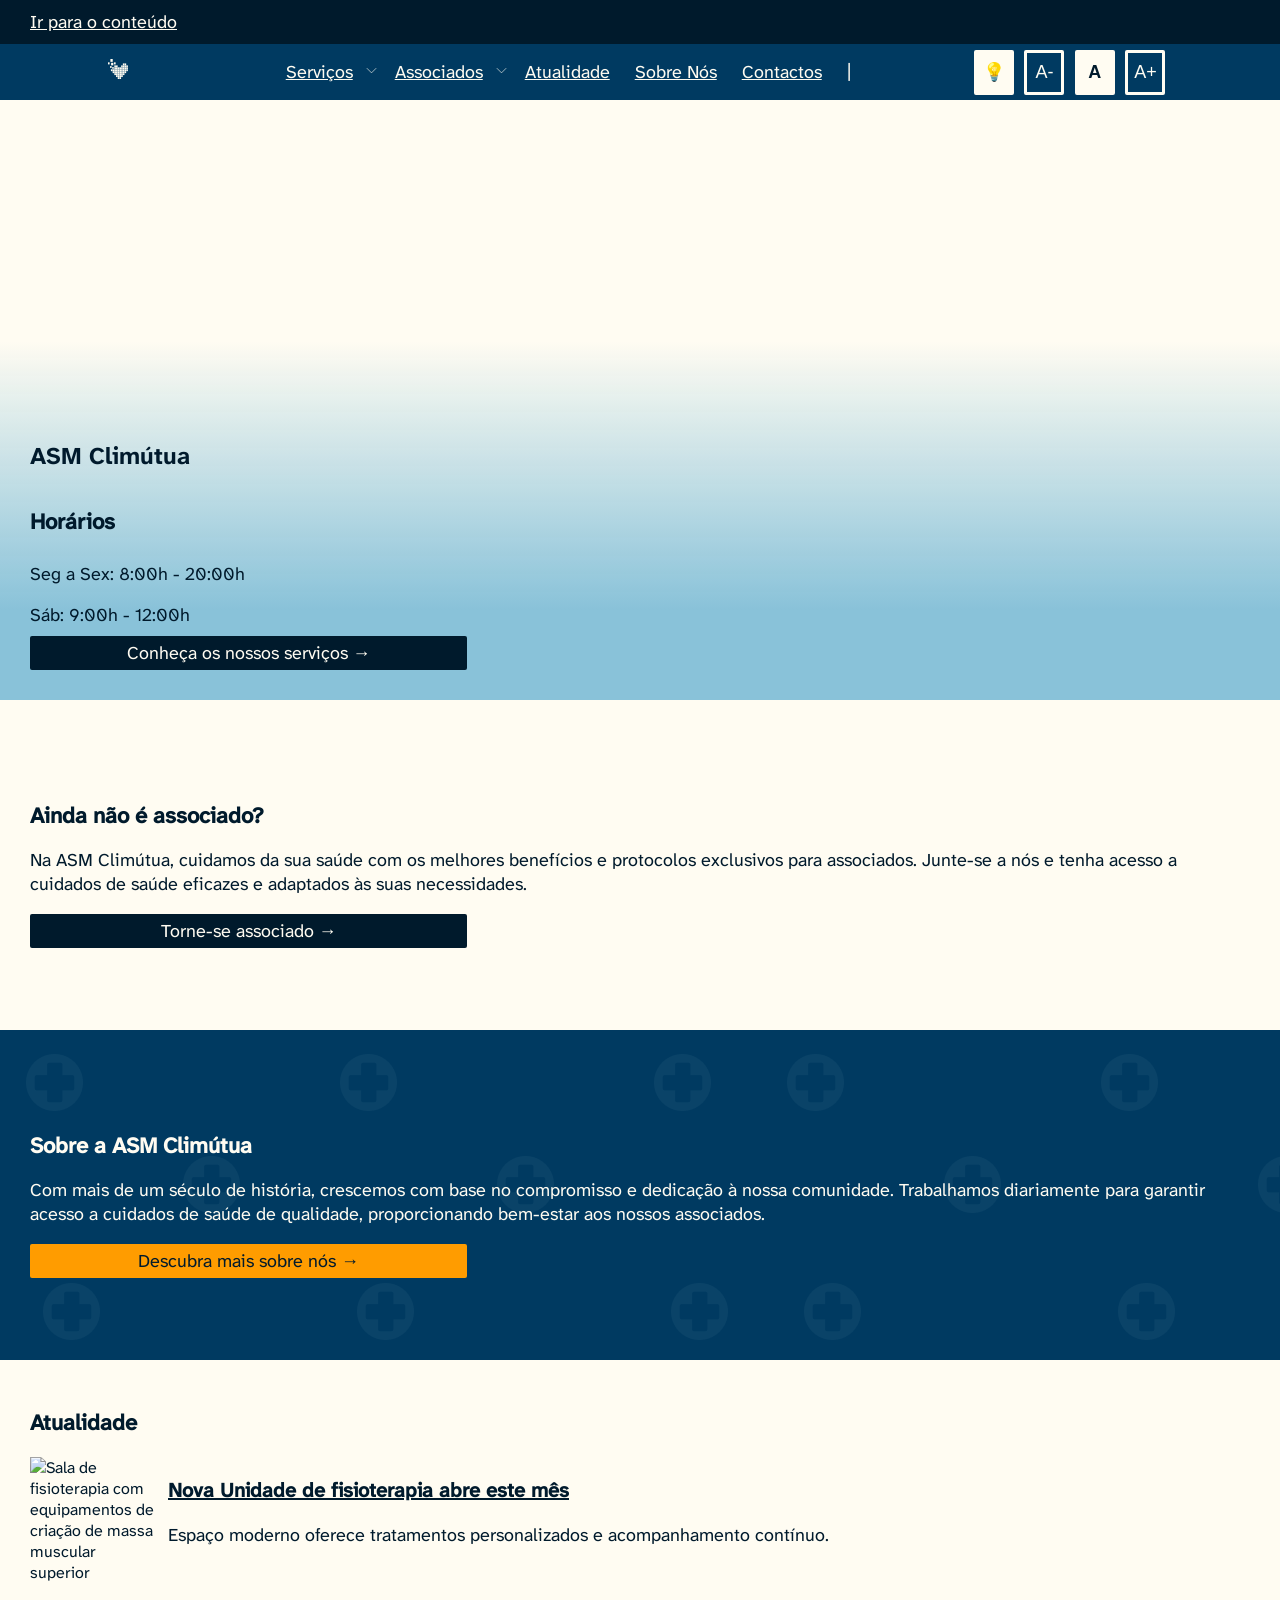
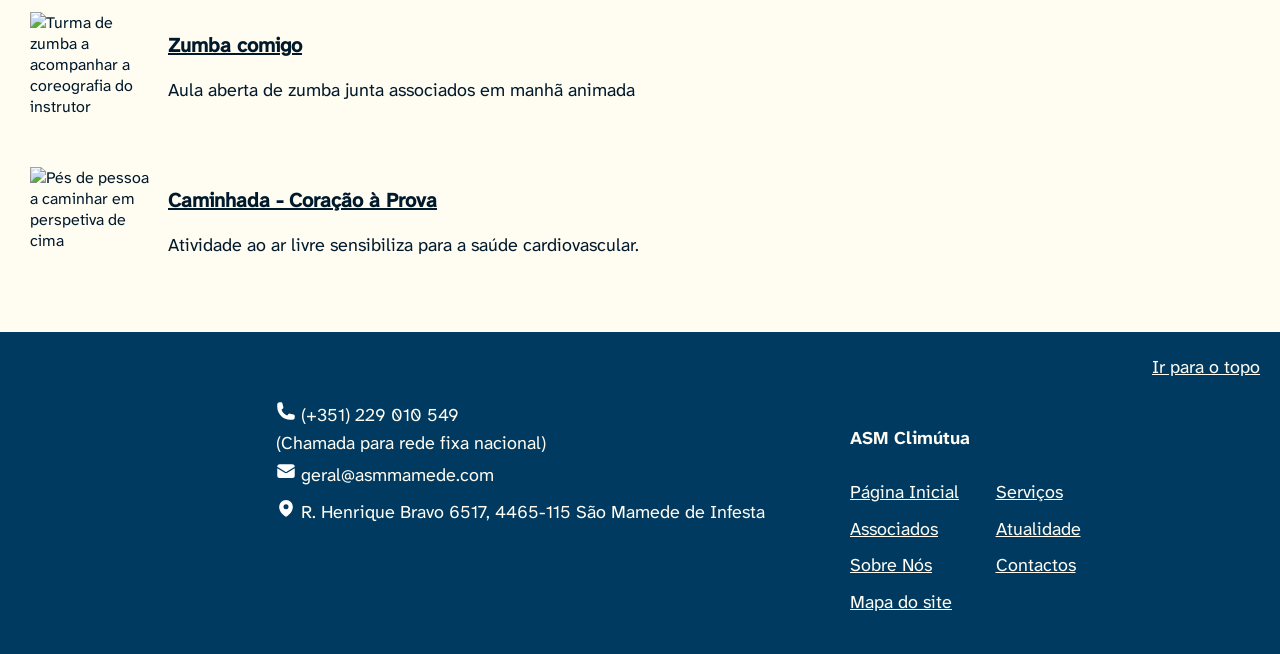
==== commit 7f17d918: "nav?????" ====
--- a/index.html
+++ b/index.html
@@ -10,32 +10,41 @@
 </head>
 <body class="" id="normal">
     <header>
-        <div id="linkConteudo">
-            <a href="#main" tabindex="0">Ir para o conteúdo</a>
+        <div id="linkConteudo" tabindex="1">
+            <a href="#main">Ir para o conteúdo</a>
         </div>
         <nav id="desktop">
-            <a href="index.html" aria-label="Ir para a página inicial"><img src="./images/seccoes/Group 18.svg" alt="Logótipo da ASM Climútua" id="logo"></a>
+            <a href="index.html" aria-label="Ir para a página inicial" tabindex="2"><img src="./images/seccoes/Group 18.svg" alt="Logótipo da ASM Climútua" id="logo"></a>
             <ul class="listaNav">
                 <!-- <li  class="listaDetalhe"><a href="index.html" class="listaTexto">Página Inicial</a></li> -->
                 
                     <li  class="listaDetalhe"><a href="servicos.html" class="listaTexto">Serviços</a>
+                        
+                    </li>
+                    <li style="list-style: none;">
+                        <button class="btnMenuExp" style="line-height: 1;background-color:#003a6100;border-style: none;color: #FFFCF2; margin-left: -15px;" aria-expanded="false" aria-label="Abrir o menu expansível serviços" aria-controls="menuServicosDesktop" onclick="abrirMenuDesktop('menuServicosDesktop', this, 'serviços')">
+                            <svg xmlns="http://www.w3.org/2000/svg" fill="none" viewBox="0 0 24 24" stroke="currentColor" width="15px" aria-hidden="true">
+                                <path strokeLinecap="round" strokeLinejoin="round" d="m19.5 8.25-7.5 7.5-7.5-7.5" />
+                            </svg>
+                        </button>
                         <ul class="listaSubcategorias" aria-hidden="true" id="menuServicosDesktop">
                                 <li><a href="#" onclick="irPagina('servicos',window.env.servicos[0].nome)">Apoio Jurídico Períciais Médico-Legais</a></li>
                                 <li><a href="#" onclick="irPagina('servicos',window.env.servicos[1].nome)">Especialidades</a></li>
                                 <li><a href="#" onclick="irPagina('servicos',window.env.servicos[2].nome)">Medicina Dentária</a></li>
                                 <li><a href="#" onclick="irPagina('servicos',window.env.servicos[3].nome)">Domicílios</a></li>
                                 <li><a href="#" onclick="irPagina('servicos',window.env.servicos[4].nome)">Exames</a></li>
-                            </ul>
+                        </ul>
+                    </li>                       
+                
+                    <li  class="listaDetalhe"><a href="associados.html" class="listaTexto">Associados</a>
+            
                     </li>
                     <li style="list-style: none;">
-                        <button class="btnMenuExp" style="line-height: 1;background-color:#003a6100;border-style: none;color: #FFFCF2; margin-left: -15px;" aria-expanded="false" aria-label="Abrir o menu expansível serviços" aria-controls="menuServicosDesktop" onclick="abrirMenuDesktop('menuServicosDesktop', this, 'serviços')">
+                        <button class="btnMenuExp" style="line-height: 1;background-color:#003a6100;border-style: none;color: #FFFCF2; margin-left: -15px;" aria-expanded="false" aria-label="Abrir o menu expansível associados" aria-controls="menuAssociadosDesktop" onclick="abrirMenuDesktop('menuAssociadosDesktop', this, 'associados')">
                             <svg xmlns="http://www.w3.org/2000/svg" fill="none" viewBox="0 0 24 24" stroke="currentColor" width="15px" aria-hidden="true">
                                 <path strokeLinecap="round" strokeLinejoin="round" d="m19.5 8.25-7.5 7.5-7.5-7.5" />
                             </svg>
                         </button>
-                    </li>                       
-                
-                    <li  class="listaDetalhe"><a href="associados.html" class="listaTexto">Associados</a>
                         <ul class="listaSubcategorias" aria-hidden="true" id="menuAssociadosDesktop">
                             <li><a href="#" onclick="irPagina('associados',window.env.associados[0].nome)">Benefícios</a></li>
                             <li><a href="#" onclick="irPagina('associados',window.env.associados[1].nome)">Estatutos</a></li>
@@ -43,13 +52,6 @@
                             <li><a href="#" onclick="irPagina('associados',window.env.associados[3].nome)">Documentos Oficiais</a></li>
                             <li><a href="tornarAssociado.html">Torne-se Associado</a></li>
                         </ul>
-                    </li>
-                    <li style="list-style: none;">
-                        <button class="btnMenuExp" style="line-height: 1;background-color:#003a6100;border-style: none;color: #FFFCF2; margin-left: -15px;" aria-expanded="false" aria-label="Abrir o menu expansível associados" aria-controls="menuAssociadosDesktop" onclick="abrirMenuDesktop('menuAssociadosDesktop', this, 'associados')">
-                            <svg xmlns="http://www.w3.org/2000/svg" fill="none" viewBox="0 0 24 24" stroke="currentColor" width="15px" aria-hidden="true">
-                                <path strokeLinecap="round" strokeLinejoin="round" d="m19.5 8.25-7.5 7.5-7.5-7.5" />
-                            </svg>
-                        </button>
                     </li>
 
                 <li  class="listaDetalhe"><a href="atualidade.html" class="listaTexto">Atualidade</a></li>
--- a/index.css
+++ b/index.css
@@ -137,21 +137,21 @@
     }
 }
 
-@media only screen and (min-width:701px) and (max-width: 1100px){
+@media only screen and (min-width:701px) and (max-width: 951px){
     .atualidade img{
         width: 30vw;
         height: 20vh;
     }
 
-    .listaSubcategorias{
+    /* .listaSubcategorias{
         position: relative;
         top: 0px; 
     
-    }
+    } */
 
 }
 
-@media only screen and (max-width:1000px){
+@media only screen and (max-width:951px){
     #primeiraSeccao{
         background-position: 20px;
         height: 40vh;
@@ -182,9 +182,9 @@
     }
 }
 
-@media only screen and (min-width: 951px) and (max-width:1350px){
+@media only screen and (min-width: 952px) and (max-width:1100px){
     .listaSubcategorias{
-        position: relative;
+        /* position: relative; */
         top: 95px;
         /* top: 0px;  */
     
--- a/geral.css
+++ b/geral.css
@@ -392,7 +392,7 @@
     }
 }
 
-@media only screen and (min-width: 952px) and (max-width:1350px){
+@media only screen and (min-width: 952px) and (max-width:1100px){
     .botaoNav{
         /* background-color: var(--cor-regiao);
         color: #FFFCF2;
